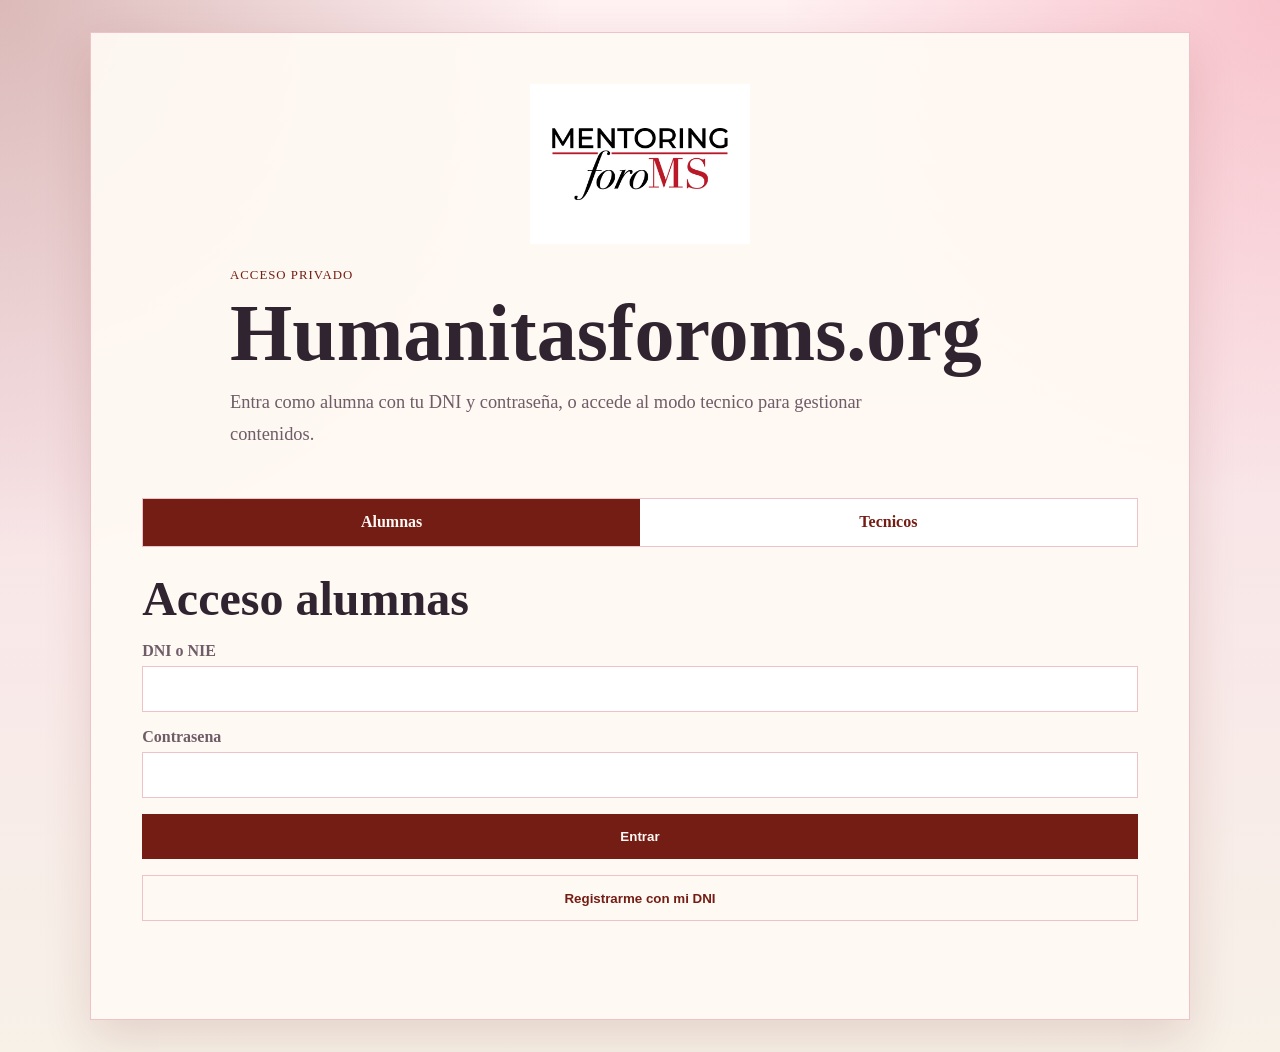
==== j/index.html @ 416385d1 "acceso nuevo" ====
<!DOCTYPE html>
<html lang="es">
<head>
  <meta charset="UTF-8">
  <meta name="viewport" content="width=device-width, initial-scale=1.0">
  <title>Foro de Mujeres | Plataforma Formativa</title>
  <link rel="stylesheet" href="css/styles.css">
  <link rel="icon" type="image/jpeg" href="src/foroms.jpeg">
  <link rel="apple-touch-icon" href="src/foroms.jpeg">
</head>
<body data-requires-auth>
  <header style="display:flex;justify-content:center;align-items:center;padding:24px 16px;background:#fff;">
    <img src="src/foroms.jpeg" alt="Mentoring foroMS" style="width:min(100%,420px);height:auto;display:block;">
  </header>
  <header class="hero hero--small">
    <div class="hero__content">
      <p class="eyebrow">Plataforma de aprendizaje</p>
      <h1>Foro de Mujeres</h1>
      <p class="hero__text">
        Espacio formativo con modulo 0, 5 modulos, materiales, actividades y certificado final.
      </p>
      <div class="hero-actions">
        <a class="button" href="#programa-mentoring">Ver programa</a>
        <a class="button button--light technical-only" href="admin.html">Modo tecnico</a>
        <button class="button button--light" type="button" data-logout>Cerrar sesion</button>
      </div>
    </div>
  </header>

  <main>
   

    <section class="section program" id="programa-mentoring">
      <div class="section__heading">
        <p class="section__eyebrow">Programa</p>
        <h2>Programa de Mentoring Humanitas ForoMS</h2>
        <p>
          Itinerario de acompañamiento humanista orientado al desarrollo del liderazgo, la mentoria con proposito y el crecimiento personal y profesional.
        </p>
      </div>
      <a class="button" href="#modulos">Ver modulos</a>
    </section>

    <section class="section modules" id="modulos">
      <div class="section__heading">
        <p class="section__eyebrow">Estructura inicial</p>
        <h2>Modulos </h2>
      </div>
      <div class="modules__grid" id="modulesGrid"></div>
    </section>

    <section class="section workflow">
      <div class="section__heading">
        <p class="section__eyebrow">Paso a paso</p>
        <h2>Que construiremos despues</h2>
      </div>
      <div class="workflow__list">
        <div class="workflow__item">
          <span>1</span>
          <p>Crear la vista individual de cada modulo.</p>
        </div>
        <div class="workflow__item">
          <span>2</span>
          <p>Anadir materiales reales, enlaces a videos y actividades entregadas por el foro.</p>
        </div>
        <div class="workflow__item">
          <span>3</span>
          <p>Guardar progreso y activar el certificado final.</p>
        </div>
      </div>
    </section>
  </main>

  <script src="js/auth.js"></script>
  <script src="js/modules-data.js"></script>
  <script src="js/app.js"></script>
  <script>
    document.title = "Humanitasforoms.org | Formación Humanista para el Liderazgo";
    document.querySelector("h1").textContent = "Formación Humanista para el Liderazgo";

    const platformName = document.querySelector(".site-logo, .logo, .brand, header a");
    if (platformName) {
      platformName.textContent = "Humanitasforoms.org";
    }
  </script>
</body>
</html>
---- j/css/styles.css ----
:root {
  --bg: #f7f1e8;
  --panel: #fffaf4;
  --card: #fffdf9;
  --text: #2f2430;
  --muted: #6f5c68;
  --accent: #741D14;
  --accent-dark: #741D14;
  --accent-soft: #f6b6bd;
  --accent-bright: #e85d75;
  --line: #edc2c8;
  --shadow: 0 18px 45px rgba(116, 29, 20, 0.14);
}

.word-viewer {
  display: grid;
  gap: 24px;
}

.word-viewer__header h1 {
  margin-bottom: 0;
}

.word-viewer__status {
  border: 1px solid rgba(21, 59, 50, 0.16);
  border-radius: 8px;
  background: #f6f0e8;
  color: #31423b;
  padding: 16px;
}

.word-viewer__status--error {
  border-color: rgba(141, 47, 47, 0.24);
  background: #fff1ed;
  color: #7a2b24;
}

.word-viewer__content {
  border: 1px solid rgba(21, 59, 50, 0.14);
  border-radius: 8px;
  background: #fffdf9;
  color: #26342f;
  line-height: 1.7;
  padding: clamp(20px, 4vw, 48px);
}

.word-viewer__content:empty {
  display: none;
}

.word-viewer__content h1,
.word-viewer__content h2,
.word-viewer__content h3 {
  color: #153b32;
  line-height: 1.2;
}

.word-viewer__content img {
  max-width: 100%;
  height: auto;
}

.word-viewer__content table {
  width: 100%;
  border-collapse: collapse;
}

.word-viewer__content td,
.word-viewer__content th {
  border: 1px solid rgba(21, 59, 50, 0.16);
  padding: 8px;
  vertical-align: top;
}

* {
  box-sizing: border-box;
}

body {
  margin: 0;
  font-family: Georgia, "Times New Roman", serif;
  color: var(--text);
  background:
    radial-gradient(circle at top left, rgba(116, 29, 20, 0.26), transparent 34%),
    radial-gradient(circle at top right, rgba(232, 93, 117, 0.3), transparent 30%),
    linear-gradient(180deg, #fff0f2 0%, #f9e5e8 44%, var(--bg) 100%);
}

body[data-requires-auth]:not(.is-authenticated) {
  visibility: hidden;
}

a {
  color: inherit;
  text-decoration: none;
}

h1,
h2,
h3,
p {
  margin-top: 0;
}

.hero {
  min-height: 72vh;
  display: grid;
  place-items: center;
  padding: 3rem 1.5rem;
}

.hero--small {
  min-height: 60vh;
}

.hero__content {
  width: min(900px, 100%);
  background: rgba(255, 250, 244, 0.88);
  border: 1px solid rgba(231, 215, 202, 0.9);
  box-shadow: var(--shadow);
  padding: 3rem;
}

.eyebrow,
.section__eyebrow {
  margin: 0 0 0.75rem;
  text-transform: uppercase;
  letter-spacing: 0.08em;
  font-size: 0.8rem;
  color: var(--accent-dark);
}

h1 {
  font-size: clamp(2.6rem, 7vw, 5rem);
  line-height: 0.95;
  margin-bottom: 1rem;
}

h2 {
  font-size: clamp(1.8rem, 4vw, 3rem);
}

.hero__text {
  max-width: 44rem;
  font-size: 1.15rem;
  line-height: 1.7;
  color: var(--muted);
  margin-bottom: 1.5rem;
}

.button {
  display: inline-block;
  padding: 0.9rem 1.35rem;
  background: var(--accent);
  color: #fff8f4;
  font-weight: bold;
  border: 1px solid transparent;
  cursor: pointer;
}

.button--light {
  background: transparent;
  color: var(--accent-dark);
  border-color: var(--line);
}

.hero-actions,
.top-actions,
.admin-toolbar {
  display: flex;
  flex-wrap: wrap;
  gap: 0.75rem;
  align-items: center;
}

.top-actions {
  justify-content: space-between;
  margin-bottom: 1.5rem;
}

.section {
  width: min(1120px, calc(100% - 2rem));
  margin: 0 auto 4rem;
}

.section__heading {
  margin-bottom: 1.5rem;
}

.section__heading h2 {
  margin-bottom: 0;
}

.intro__grid,
.modules__grid,
.module-layout {
  display: grid;
  grid-template-columns: repeat(auto-fit, minmax(220px, 1fr));
  gap: 1rem;
}

.card,
.module-card,
.workflow__item,
.content-panel,
.status-card {
  background: var(--card);
  border: 1px solid var(--line);
  box-shadow: var(--shadow);
}

.card,
.module-card,
.content-panel,
.status-card {
  padding: 1.5rem;
}

.card p,
.module-card p,
.workflow__item p,
.content-panel p,
.status-card p {
  color: var(--muted);
  line-height: 1.6;
  margin-bottom: 0;
}

.module-card {
  min-height: 220px;
  display: flex;
  flex-direction: column;
  justify-content: space-between;
}

.module-card__badge {
  display: inline-block;
  width: fit-content;
  padding: 0.35rem 0.7rem;
  background: var(--accent-soft);
  color: var(--accent-dark);
  font-size: 0.85rem;
  margin-bottom: 1rem;
}

.workflow__list {
  display: grid;
  gap: 1rem;
}

.workflow__item {
  display: grid;
  grid-template-columns: 60px 1fr;
  align-items: center;
  padding: 1rem 1.25rem;
}

.workflow__item span {
  font-size: 1.8rem;
  color: var(--accent-bright);
  font-weight: bold;
}

.module-page {
  padding: 2rem 0 3rem;
}

.back-link {
  display: inline-block;
  margin-bottom: 1.5rem;
  color: var(--accent-dark);
  font-weight: bold;
}

.module-detail__hero {
  display: grid;
  grid-template-columns: 2fr 1fr;
  gap: 1rem;
  align-items: start;
}

.status-card__label {
  text-transform: uppercase;
  letter-spacing: 0.08em;
  font-size: 0.8rem;
  margin-bottom: 0.5rem;
}

.content-panel--wide {
  grid-column: 1 / -1;
}

.placeholder-box,
.activity-box {
  margin-top: 1rem;
  padding: 1.25rem;
  border: 1px dashed var(--line);
  background: var(--panel);
}

.link-list {
  display: flex;
  flex-wrap: wrap;
  gap: 0.75rem;
  margin-top: 1rem;
}

.module-sections {
  display: grid;
  gap: 0.75rem;
  margin-top: 1rem;
}

.module-section {
  display: grid;
  grid-template-columns: 42px 1fr auto;
  gap: 1rem;
  align-items: center;
  padding: 1rem;
  background: linear-gradient(90deg, #fff7f8 0%, var(--panel) 100%);
  border: 1px solid var(--line);
}

.module-section__icon {
  width: 32px;
  height: 26px;
  border: 2px solid var(--accent-dark);
  border-radius: 3px;
  position: relative;
}

.module-section__icon::before {
  content: "";
  position: absolute;
  top: -7px;
  left: 4px;
  width: 14px;
  height: 7px;
  background: var(--accent-dark);
  border-radius: 3px 3px 0 0;
}

.module-section h3 {
  margin-bottom: 0.35rem;
  font-size: 1.1rem;
}

.module-section p {
  color: var(--muted);
  line-height: 1.5;
  margin-bottom: 0;
}

.module-section__content {
  min-width: 0;
}

.resource-list {
  display: grid;
  gap: 0.5rem;
  margin-top: 0.9rem;
}

.resource-link {
  display: flex;
  justify-content: space-between;
  gap: 1rem;
  align-items: center;
  padding: 0.75rem 0.9rem;
  background: #fff;
  border: 1px solid var(--line);
  color: var(--text);
}

.resource-link span {
  overflow-wrap: anywhere;
}

.resource-link small {
  flex: 0 0 auto;
  color: var(--accent-dark);
  font-weight: bold;
}

.access-page {
  min-height: 100vh;
  display: grid;
  place-items: center;
  padding: 2rem 1rem;
}

.access-shell {
  width: min(1100px, 120%);
}

.access-panel {
  display: grid;
  gap: 1.5rem;
  align-items: start;
  justify-items: center;
  background: rgba(255, 250, 244, 0.94);
  border: 1px solid var(--line);
  max-width: 100%;
  overflow: hidden;
  box-shadow: var(--shadow);
  padding: clamp(1.5rem, 4vw, 4rem);
}

.access-panel > * {
  width: min(100%, 820px);
}

.access-form {
  width: 100%;
}

.access-tabs {
  width: 100%;
}

.access-logo {
  width: min(220px, 70%);
  height: auto;
  display: block;
  margin: 0 auto;
}

.access-tabs {
  display: grid;
  grid-template-columns: repeat(2, 1fr);
  border: 1px solid var(--line);
  background: #fff;
}

.access-tab {
  border: 0;
  background: transparent;
  color: var(--accent-dark);
  cursor: pointer;
  font: inherit;
  font-weight: bold;
  padding: 0.9rem 1rem;
  white-space: nowrap;
  overflow: hidden;
  text-overflow: ellipsis;
}

.access-tab.is-active {
  background: var(--accent);
  color: #fff8f4;
}

.access-form,
.admin-form {
  display: grid;
  gap: 1rem;
}

.access-form h2,
.admin-form h2 {
  margin-bottom: 0;
}

label {
  display: grid;
  gap: 0.4rem;
  color: var(--muted);
  font-weight: bold;
}

input,
select {
  width: 100%;
  border: 1px solid var(--line);
  background: #fff;
  color: var(--text);
  font: inherit;
  padding: 0.8rem 0.9rem;
}

.is-hidden {
  display: none;
}

.form-message {
  min-height: 1.4rem;
  color: var(--accent-dark);
  font-weight: bold;
  margin: 0;
}

.form-message--error {
  color: #8b241d;
}

.admin-grid {
  display: grid;
  grid-template-columns: minmax(280px, 0.8fr) minmax(320px, 1.2fr);
  gap: 1rem;
  align-items: start;
}

.admin-list {
  display: grid;
  gap: 0.75rem;
  margin-top: 1rem;
}

.admin-resource {
  display: grid;
  grid-template-columns: 1fr auto;
  gap: 1rem;
  align-items: center;
  padding: 1rem;
  border: 1px solid var(--line);
  background: #fff;
}

.admin-resource div {
  display: grid;
  gap: 0.3rem;
  min-width: 0;
}

.admin-resource small,
.admin-resource span {
  color: var(--muted);
}

.admin-resource strong {
  overflow-wrap: anywhere;
}

@media (max-width: 700px) {
  .hero__content {
    padding: 2rem 1.5rem;
  }

  .workflow__item,
  .module-detail__hero {
    grid-template-columns: 1fr;
    gap: 0.75rem;
  }

  .module-section {
    grid-template-columns: 34px 1fr;
  }

  .module-section .button {
    grid-column: 1 / -1;
    text-align: center;
  }

  .resource-link {
    align-items: flex-start;
    flex-direction: column;
    gap: 0.35rem;
  }

  .access-tabs,
  .admin-grid,
  .admin-resource {
    grid-template-columns: 1fr;
  }

  .top-actions {
    align-items: flex-start;
    flex-direction: column;
  }
}
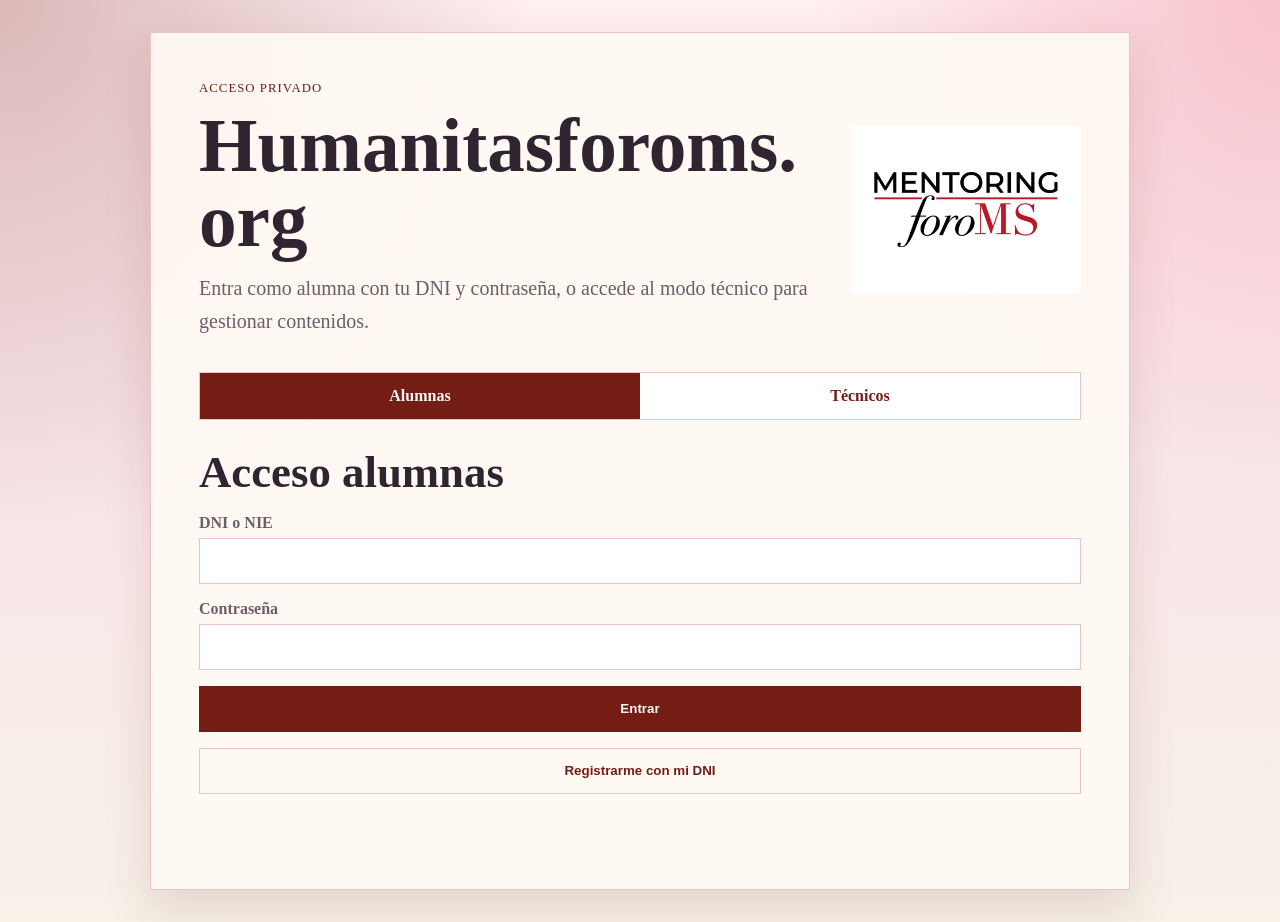
==== commit f310d18f: "ACCESO" ====
--- a/j/index.html
+++ b/j/index.html
@@ -49,26 +49,6 @@
       <div class="modules__grid" id="modulesGrid"></div>
     </section>
 
-    <section class="section workflow">
-      <div class="section__heading">
-        <p class="section__eyebrow">Paso a paso</p>
-        <h2>Que construiremos despues</h2>
-      </div>
-      <div class="workflow__list">
-        <div class="workflow__item">
-          <span>1</span>
-          <p>Crear la vista individual de cada modulo.</p>
-        </div>
-        <div class="workflow__item">
-          <span>2</span>
-          <p>Anadir materiales reales, enlaces a videos y actividades entregadas por el foro.</p>
-        </div>
-        <div class="workflow__item">
-          <span>3</span>
-          <p>Guardar progreso y activar el certificado final.</p>
-        </div>
-      </div>
-    </section>
   </main>
 
   <script src="js/auth.js"></script>
--- a/j/css/styles.css
+++ b/j/css/styles.css
@@ -164,6 +164,13 @@
   border-color: var(--line);
 }
 
+.button--disabled {
+  background: #9d8d92;
+  color: #fff8f4;
+  cursor: not-allowed;
+  opacity: 0.76;
+}
+
 .hero-actions,
 .top-actions,
 .admin-toolbar {
@@ -241,6 +248,15 @@
   color: var(--accent-dark);
   font-size: 0.85rem;
   margin-bottom: 1rem;
+}
+
+.module-card__access {
+  margin-top: 0.9rem;
+  font-weight: bold;
+}
+
+.module-card--locked {
+  opacity: 0.82;
 }
 
 .workflow__list {
@@ -351,6 +367,10 @@
   margin-bottom: 0;
 }
 
+.module-section--locked {
+  background: #fff1ed;
+}
+
 .module-section__content {
   min-width: 0;
 }
@@ -386,28 +406,28 @@
   min-height: 100vh;
   display: grid;
   place-items: center;
-  padding: 2rem 1rem;
+  padding: clamp(1rem, 3vw, 2rem);
 }
 
 .access-shell {
-  width: min(1100px, 120%);
+  width: min(980px, 100%);
 }
 
 .access-panel {
   display: grid;
-  gap: 1.5rem;
+  gap: clamp(1.1rem, 2vw, 1.6rem);
   align-items: start;
-  justify-items: center;
+  justify-items: stretch;
   background: rgba(255, 250, 244, 0.94);
   border: 1px solid var(--line);
   max-width: 100%;
   overflow: hidden;
   box-shadow: var(--shadow);
-  padding: clamp(1.5rem, 4vw, 4rem);
+  padding: clamp(1.25rem, 3.8vw, 3rem);
 }
 
 .access-panel > * {
-  width: min(100%, 820px);
+  width: 100%;
 }
 
 .access-form {
@@ -418,11 +438,38 @@
   width: 100%;
 }
 
+.access-hero {
+  display: grid;
+  grid-template-columns: minmax(0, 1fr) minmax(150px, 230px);
+  gap: clamp(1rem, 4vw, 2.5rem);
+  align-items: center;
+  padding-bottom: 0.5rem;
+}
+
+.access-copy {
+  min-width: 0;
+}
+
+.access-title {
+  font-size: clamp(2.4rem, 6vw, 4.7rem);
+  line-height: 1;
+  margin-bottom: 0.85rem;
+  overflow-wrap: anywhere;
+}
+
+.access-text {
+  max-width: 44rem;
+  color: var(--muted);
+  font-size: clamp(1.05rem, 1.8vw, 1.25rem);
+  line-height: 1.65;
+  margin-bottom: 0;
+}
+
 .access-logo {
-  width: min(220px, 70%);
+  width: min(230px, 100%);
   height: auto;
   display: block;
-  margin: 0 auto;
+  justify-self: end;
 }
 
 .access-tabs {
@@ -454,6 +501,10 @@
 .admin-form {
   display: grid;
   gap: 1rem;
+}
+
+.access-form h2 {
+  font-size: clamp(1.9rem, 3.5vw, 3rem);
 }
 
 .access-form h2,
@@ -563,6 +614,15 @@
     grid-template-columns: 1fr;
   }
 
+  .access-hero {
+    grid-template-columns: 1fr;
+  }
+
+  .access-logo {
+    justify-self: start;
+    width: min(190px, 70%);
+  }
+
   .top-actions {
     align-items: flex-start;
     flex-direction: column;
